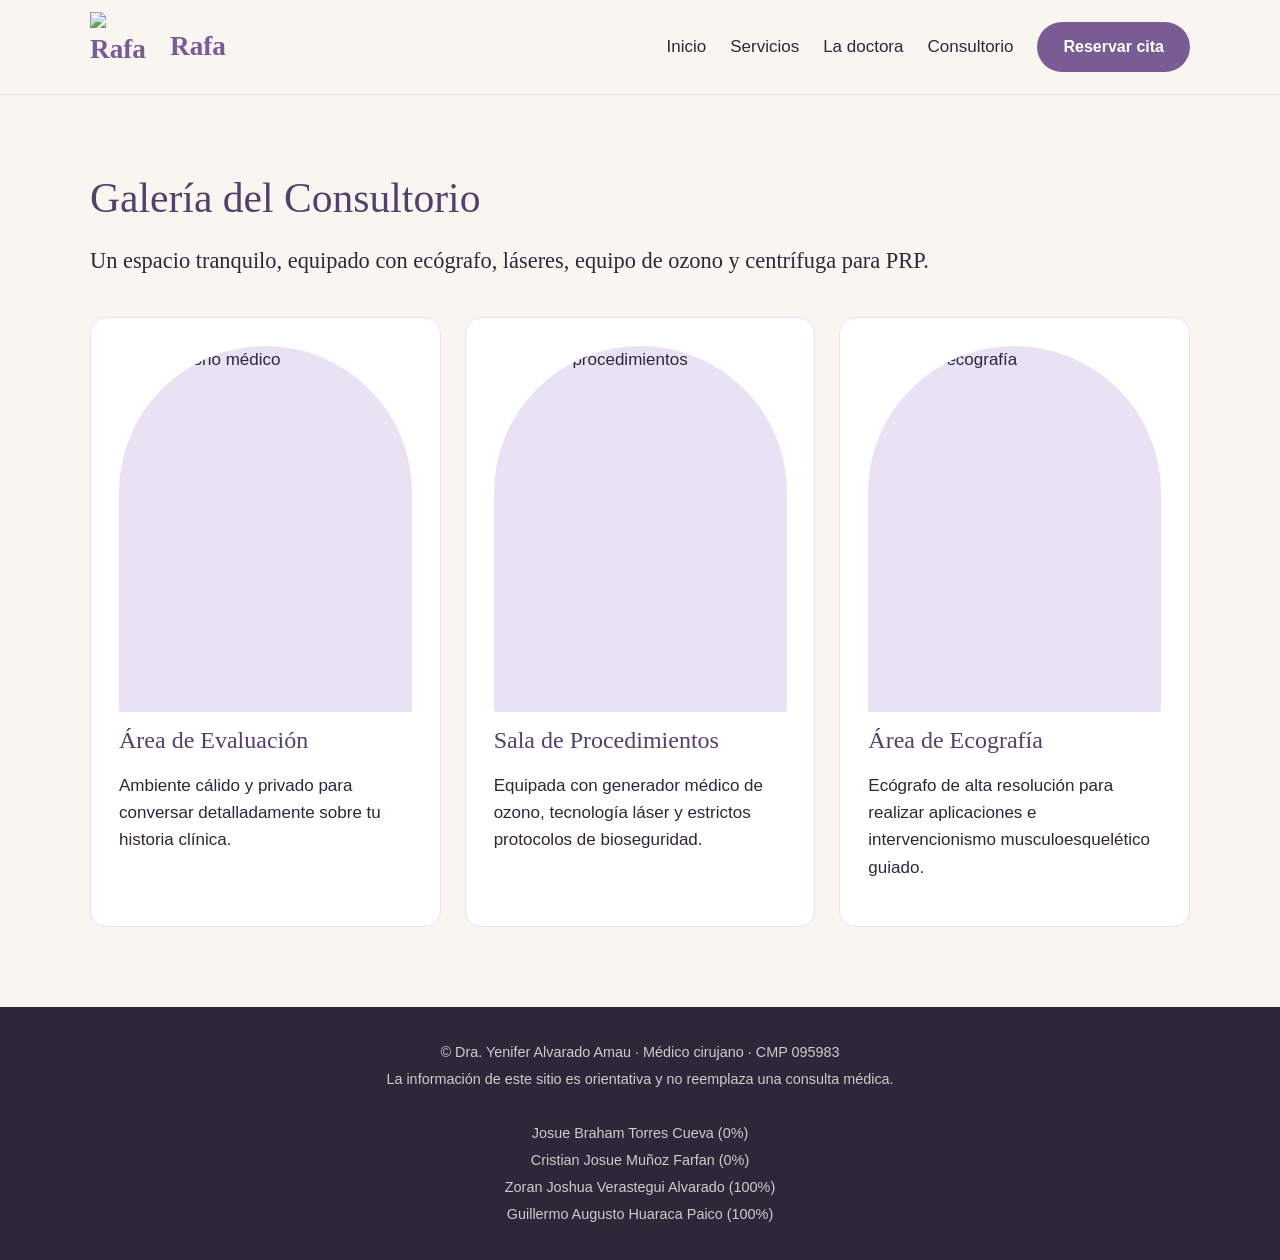
==== consultorio.html @ 0151e566 "subida otra ves no pos" ====
<!DOCTYPE html>
<html lang="es">
<head>
  <meta charset="UTF-8">
  <meta name="viewport" content="width=device-width, initial-scale=1">
  <title>Consultorio y Galería - Rafa</title>
  <link rel="stylesheet" href="CSS/styles.css">
</head>
<body>

  <header class="cabecera">
    <div class="contenedor fila">
      <a class="marca" href="index.html"><img src="img/logo.png" alt="Rafa"> Rafa</a>
      <nav>
        <a href="index.html">Inicio</a>
        <a href="servicios.html">Servicios</a>
        <a href="doctora.html">La doctora</a>
        <a href="consultorio.html">Consultorio</a>
        <a class="boton" href="contacto.html">Reservar cita</a>
      </nav>
    </div>
  </header>

  <main>
    <section class="seccion" id="consultorio">
      <div class="contenedor">
        <h2>Galería del Consultorio</h2>
        <p class="lead">Un espacio tranquilo, equipado con ecógrafo, láseres, equipo de ozono y centrífuga para PRP.</p>
        
        <div class="columnas tres">
          <div class="tarjeta">
            <div class="arco"><img src="img/consultorio.jpg" alt="Consultorio médico"></div>
            <h3>Área de Evaluación</h3>
            <p>Ambiente cálido y privado para conversar detalladamente sobre tu historia clínica.</p>
          </div>

          <div class="tarjeta">
            <div class="arco"><img src="img/procedimientos.jpg" alt="Sala de procedimientos"></div>
            <h3>Sala de Procedimientos</h3>
            <p>Equipada con generador médico de ozono, tecnología láser y estrictos protocolos de bioseguridad.</p>
          </div>

          <div class="tarjeta">
            <div class="arco"><img src="img/ecografia.jpg" alt="Sala de ecografía"></div>
            <h3>Área de Ecografía</h3>
            <p>Ecógrafo de alta resolución para realizar aplicaciones e intervencionismo musculoesquelético guiado.</p>
          </div>
        </div>
      </div>
    </section>
  </main>

  <footer class="pie">
    <p> &copy Dra. Yenifer Alvarado Amau · Médico cirujano · CMP 095983</p>
    <p>La información de este sitio es orientativa y no reemplaza una consulta médica.</p><br>
    <p>Josue Braham Torres Cueva (0%)</p>
    <p>Cristian Josue Muñoz Farfan (0%)</p>
    <p>Zoran Joshua Verastegui Alvarado (100%)</p>
    <p>Guillermo Augusto Huaraca Paico (100%)</p>
  </footer>

</body>
</html>
---- CSS/styles.css ----
/* Colores */
:root {
  --lila: #7A5C94;
  --lila-oscuro: #55406B;
  --lavanda: #E9E1F4;
  --beige: #F1E8D8;
  --fondo: #F9F6F1;
  --texto: #2F2639;
}

/* Base */
* {
  box-sizing: border-box;
}

body {
  margin: 0;
  font-family: "Mulish", sans-serif;
  font-size: 17px;
  line-height: 1.6;
  color: var(--texto);
  background: var(--fondo);
}

a {
  color: inherit;
  text-decoration: none;
}

h1, h2, h3 {
  font-family: "Cormorant Garamond", serif;
  font-weight: 500;
  line-height: 1.15;
  color: var(--lila-oscuro);
  margin: 0 0 16px;
}

h1 { font-size: 56px; }
h2 { font-size: 41.6px; }
h3 { font-size: 24px; }

.lead {
  font-family: "Cormorant Garamond", serif;
  font-size: 22.4px;
  line-height: 1.4;
}

.firma {
  font-family: "Pinyon Script", cursive;
  font-size: 32px;
  color: var(--lila);
  margin: 0;
}

/* Estructura */
.contenedor {
  width: min(92%, 1100px);
  margin: 0 auto;
}

.seccion {
  padding: 80px 0;
}

.lavanda { background: var(--lavanda); }
.beige { background: var(--beige); }

.oscuro {
  background: var(--lila-oscuro);
  color: #fff;
}

.oscuro h2, .oscuro h3 {
  color: #fff;
}

/* Columnas */
.columnas {
  display: grid;
  grid-template-columns: 1fr 1fr;
  gap: 60px;
  align-items: center;
}

.columnas.tres {
  grid-template-columns: repeat(3, 1fr);
  gap: 24px;
  margin-top: 40px;
  align-items: stretch;
}

/* Cabecera */
.cabecera {
  position: sticky;
  top: 0;
  z-index: 10;
  background: var(--fondo);
  border-bottom: 1px solid var(--lavanda);
}

.contenedor.fila {
  display: flex;
  justify-content: space-between;
  align-items: center;
  padding: 12px 0;
}

.marca {
  display: flex;
  align-items: center;
  gap: 10px;
  font-family: "Cormorant Garamond", serif;
  font-size: 27.2px;
  font-weight: 600;
  color: var(--lila);
}

.marca img {
  width: 70px;
  height: 70px;
}

nav {
  display: flex;
  align-items: center;
  gap: 24px;
}

nav a:hover {
  color: var(--lila);
}

/* Botones */
.boton {
  display: inline-block;
  background: var(--lila);
  color: #fff;
  font-weight: 700;
  padding: 12px 26px;
  border-radius: 999px;
  border: none;
  cursor: pointer;
  font-family: inherit;
  font-size: 16px;
}

.boton:hover {
  background: var(--lila-oscuro);
}

.boton.claro {
  background: #E6D6BC;
  color: var(--texto);
}

/* Arco con forma de pétalo */
.arco {
  aspect-ratio: 4 / 5;
  overflow: hidden;
  border-radius: 999px 999px 14px 14px;
  background: var(--lavanda);
}

.arco img {
  width: 100%;
  height: 100%;
  object-fit: cover;
  object-position: top;
}

/* Tarjetas (Cards pedidas en el PDF) */
.tarjeta {
  background: #fff;
  border: 1px solid var(--lavanda);
  border-radius: 16px;
  padding: 28px;
  text-align: left;
}

.tarjeta .arco {
  margin-bottom: 16px;
}

/* Pasos y listas */
.pasos {
  list-style: none;
  margin: 0;
  padding: 0;
  border-left: 2px solid var(--lila);
}

.pasos li {
  padding: 0 0 24px 28px;
}

.pasos li:last-child {
  padding-bottom: 0;
}

.pasos h3 {
  margin-bottom: 4px;
}

.pasos p {
  margin: 0;
}

.lista {
  list-style: none;
  margin: 0;
  padding: 0;
}

.lista li {
  padding: 12px 0;
  border-bottom: 1px solid var(--lavanda);
  font-size: 17.6px;
}

.listaA {
  font-size: 17.6px;
}

/* Formulario (Pedido en el PDF) */
.formulario {
  background: #fff;
  color: var(--texto);
  padding: 30px;
  border-radius: 16px;
}

.formulario h3 {
  color: var(--lila-oscuro);
}

.campo {
  margin-bottom: 16px;
}

.campo label {
  display: block;
  font-weight: 600;
  margin-bottom: 6px;
}

.campo input,
.campo select,
.campo textarea {
  width: 100%;
  padding: 10px 14px;
  border: 1px solid var(--lila);
  border-radius: 8px;
  font-family: inherit;
  font-size: 16px;
  background: var(--fondo);
}

/* Pie */
.pie {
  background: var(--texto);
  color: #ccc;
  text-align: center;
  padding: 30px 5%;
  font-size: 14.4px;
}

.pie p {
  margin: 4px 0;
}

/* Diseño Responsive para Celular (Mobile) */
@media (max-width: 768px) {
  h1 { font-size: 38px; }
  h2 { font-size: 30px; }

  .seccion {
    padding: 50px 0;
  }

  .contenedor.fila {
    flex-direction: column;
    gap: 12px;
  }

  nav {
    flex-wrap: wrap;
    justify-content: center;
    gap: 14px;
  }

  .columnas,
  .columnas.tres {
    grid-template-columns: 1fr;
    gap: 30px;
  }
}


/*------------- Animacion de las imagenes consultrio -------------------*/
@keyframes aparecerArco {
  0% {
    opacity: 0;
    transform: translateY(50px) scale(0.95);
  }
  60% {
    opacity: 1;
    transform: translateY(-5px) scale(1.02);
  }
  100% {
    opacity: 1;
    transform: translateY(0) scale(1);
  }
}


/* Aplicamos la animación a cada arco con retraso escalonado */
.tarjeta:nth-child(1) .arco {
  animation: aparecerArco 1s ease-out 0.2s both;
}


.tarjeta:nth-child(2) .arco {
  animation: aparecerArco 1s ease-out 0.5s both;
}


.tarjeta:nth-child(3) .arco {
  animation: aparecerArco 1s ease-out 0.8s both;
}
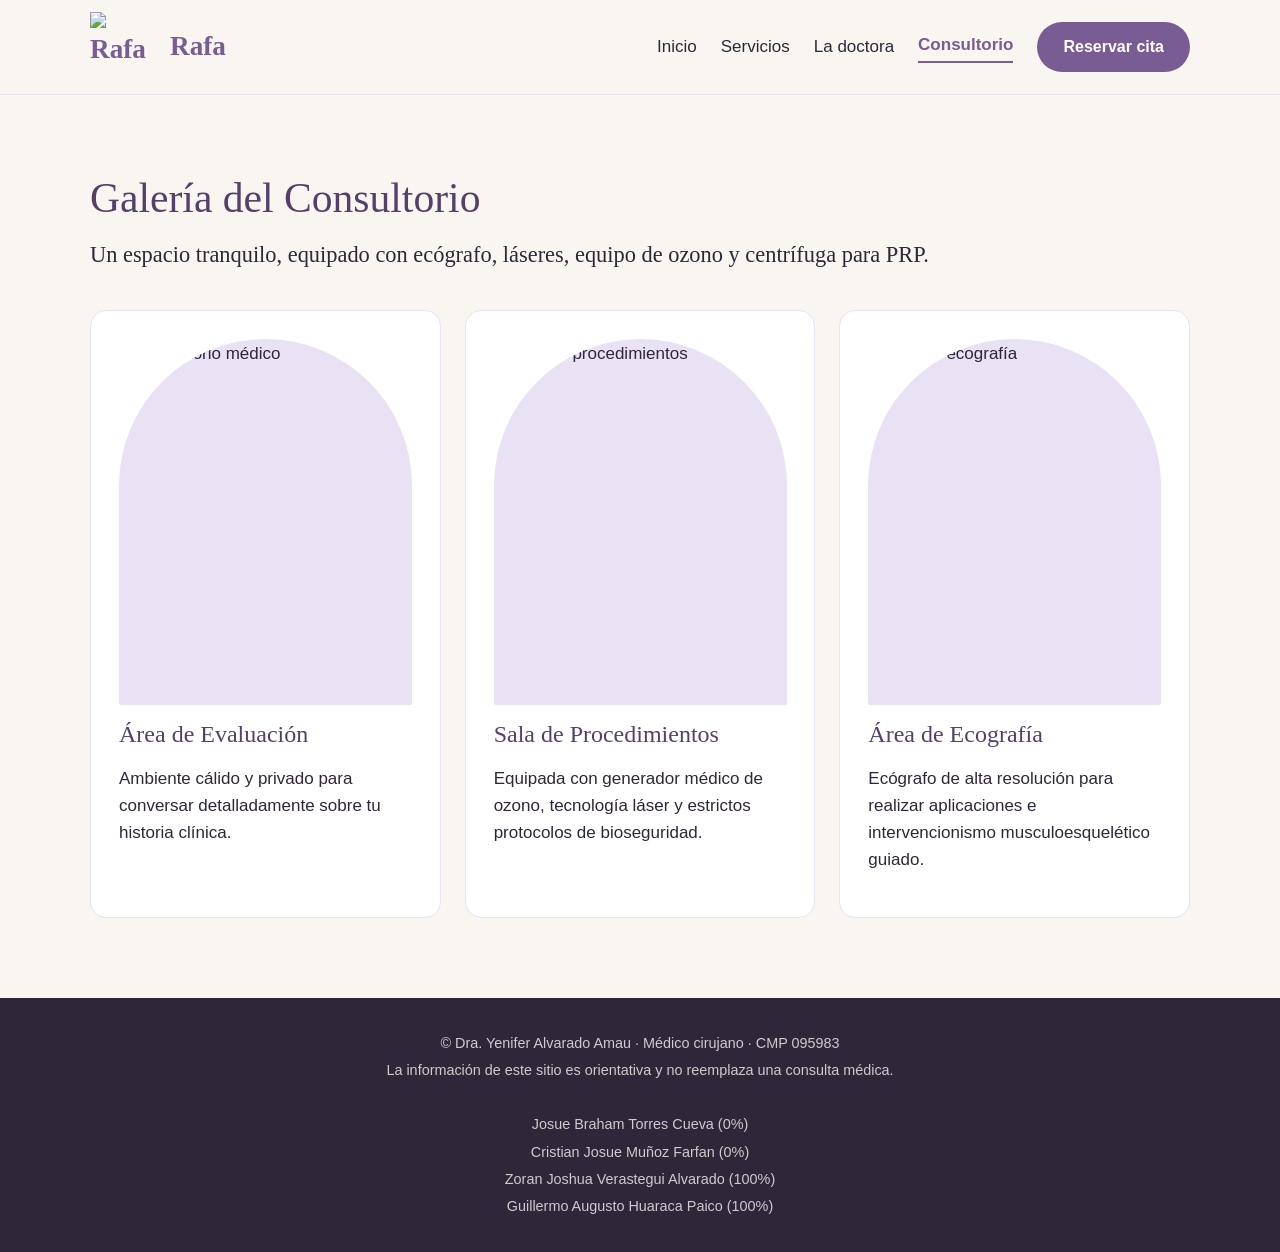
==== commit e95777cd: "Bootstrap y Js" ====
--- a/consultorio.html
+++ b/consultorio.html
@@ -4,6 +4,7 @@
   <meta charset="UTF-8">
   <meta name="viewport" content="width=device-width, initial-scale=1">
   <title>Consultorio y Galería - Rafa</title>
+  <link href="https://cdn.jsdelivr.net/npm/bootstrap@5.3.9/dist/css/bootstrap.min.css" rel="stylesheet" integrity="sha384-yEPZ7jP9S0QKiUQ0m3jjsO4ProIW7wvR9gXkI7JOGa2XVsw53Yke2bsdkBbjmmiX" crossorigin="anonymous">
   <link rel="stylesheet" href="CSS/styles.css">
 </head>
 <body>
@@ -58,6 +59,7 @@
     <p>Zoran Joshua Verastegui Alvarado (100%)</p>
     <p>Guillermo Augusto Huaraca Paico (100%)</p>
   </footer>
-
+<script src="https://cdn.jsdelivr.net/npm/bootstrap@5.3.9/dist/js/bootstrap.bundle.min.js" integrity="sha384-WyOxWvTyr1QaMPfiPJSv76iReVthorl5uWlFtZPyK0IEB0hGzo9y5Bp9mYanr8Bu" crossorigin="anonymous"></script>
+<script src="JS/main.js"></script>
 </body>
 </html>
--- a/CSS/styles.css
+++ b/CSS/styles.css
@@ -326,4 +326,68 @@
 
 .tarjeta:nth-child(3) .arco {
   animation: aparecerArco 1s ease-out 0.8s both;
-}+}
+
+
+/*------------- Estilos para mejoras JS (activo, volver arriba, estado horario) -------------------*/
+nav a.activo:not(.boton) {
+  color: var(--lila);
+  font-weight: 700;
+  border-bottom: 2px solid var(--lila);
+  padding-bottom: 2px;
+}
+
+nav a.boton.activo {
+  background: var(--lila-oscuro);
+}
+
+.btn-arriba {
+  position: fixed;
+  right: 24px;
+  bottom: 24px;
+  width: 44px;
+  height: 44px;
+  border-radius: 50%;
+  border: none;
+  background: var(--lila);
+  color: #fff;
+  font-size: 20px;
+  font-weight: 700;
+  cursor: pointer;
+  box-shadow: 0 4px 12px rgba(47, 38, 57, 0.25);
+  opacity: 0;
+  pointer-events: none;
+  transform: translateY(12px);
+  transition: opacity 0.25s ease, transform 0.25s ease, background 0.2s ease;
+  z-index: 20;
+}
+
+.btn-arriba.visible {
+  opacity: 1;
+  pointer-events: auto;
+  transform: translateY(0);
+}
+
+.btn-arriba:hover {
+  background: var(--lila-oscuro);
+}
+
+.estado-horario {
+  display: inline-block;
+  margin-left: 8px;
+  padding: 2px 10px;
+  border-radius: 999px;
+  font-size: 13px;
+  font-weight: 700;
+  vertical-align: middle;
+}
+
+.estado-horario.abierto {
+  background: #d1f5df;
+  color: #145a32;
+}
+
+.estado-horario.cerrado {
+  background: #f5d6d6;
+  color: #78281f;
+}
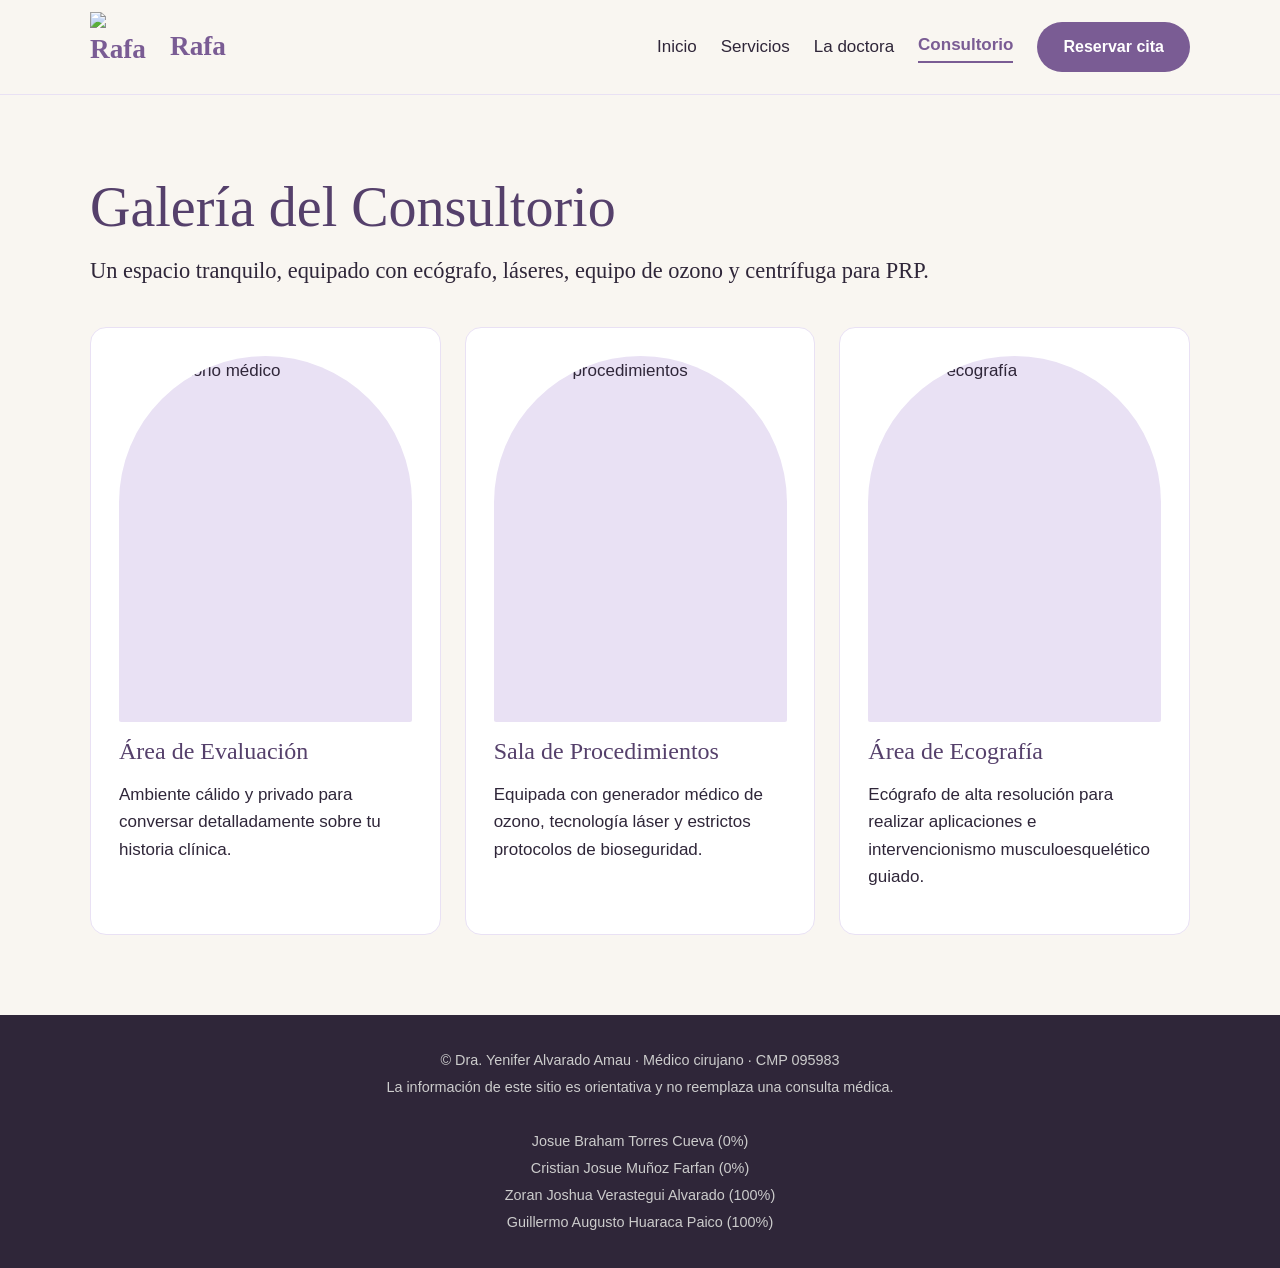
==== commit 79462c62: "Arreglos del validador" ====
--- a/consultorio.html
+++ b/consultorio.html
@@ -25,7 +25,7 @@
   <main>
     <section class="seccion" id="consultorio">
       <div class="contenedor">
-        <h2>Galería del Consultorio</h2>
+        <h1>Galería del Consultorio</h1>
         <p class="lead">Un espacio tranquilo, equipado con ecógrafo, láseres, equipo de ozono y centrífuga para PRP.</p>
         
         <div class="columnas tres">
@@ -52,7 +52,7 @@
   </main>
 
   <footer class="pie">
-    <p> &copy Dra. Yenifer Alvarado Amau · Médico cirujano · CMP 095983</p>
+    <p> &copy; Dra. Yenifer Alvarado Amau · Médico cirujano · CMP 095983</p>
     <p>La información de este sitio es orientativa y no reemplaza una consulta médica.</p><br>
     <p>Josue Braham Torres Cueva (0%)</p>
     <p>Cristian Josue Muñoz Farfan (0%)</p>
